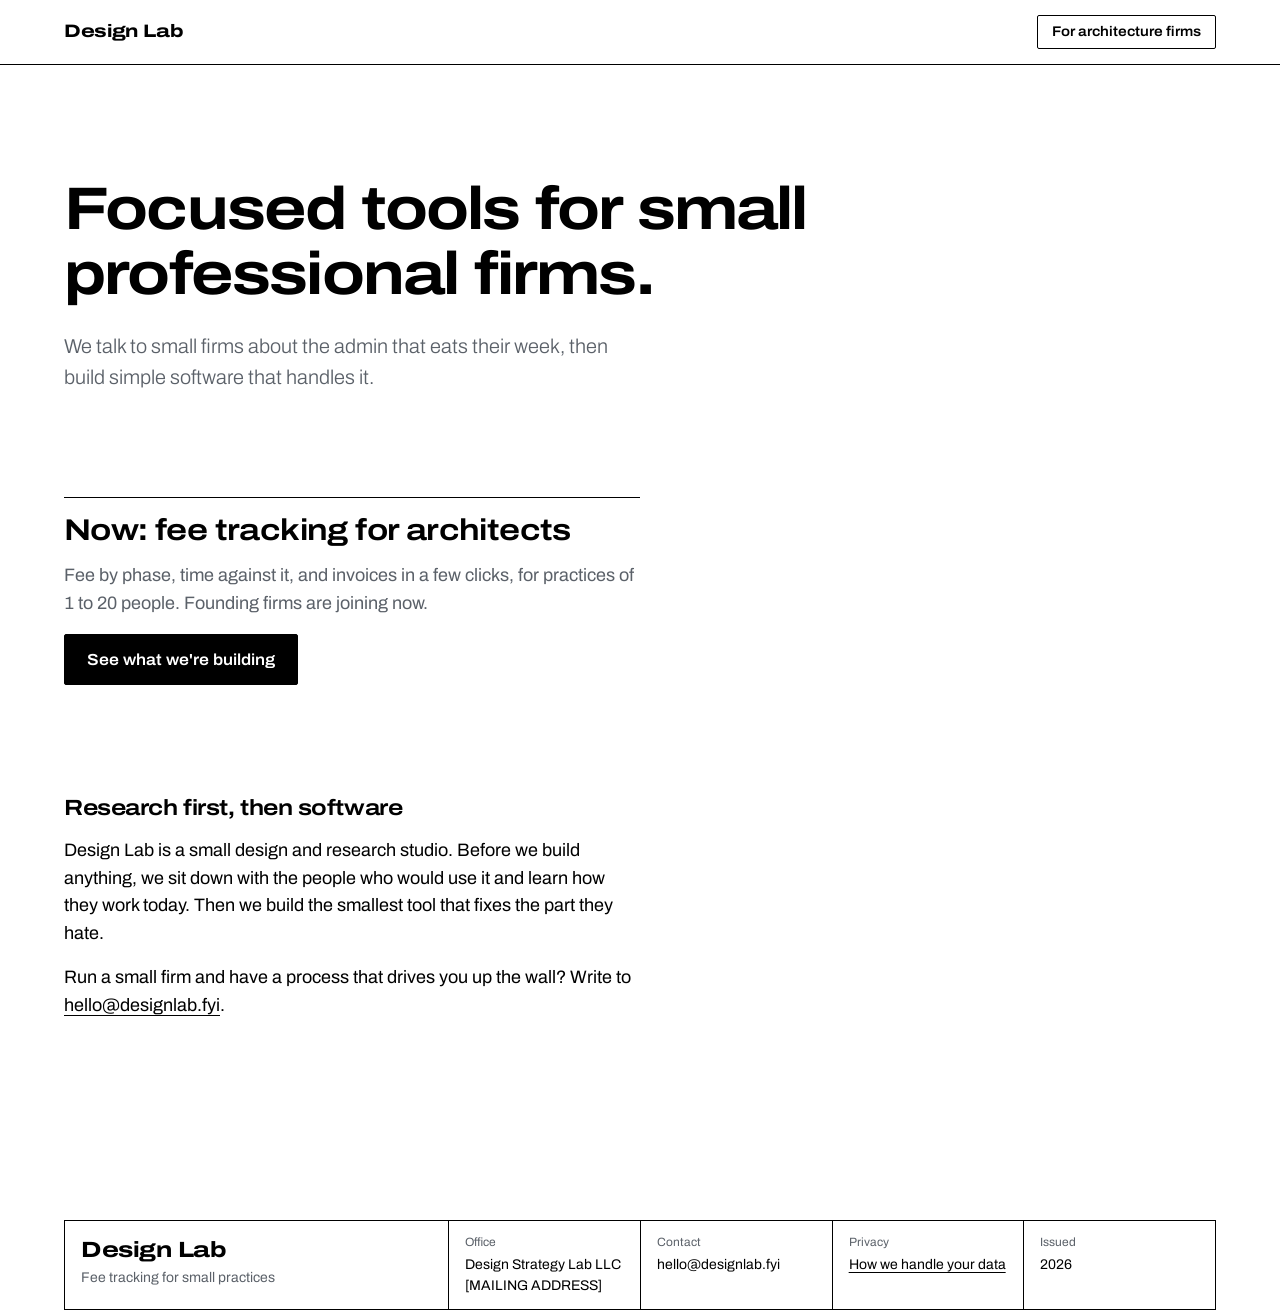
==== designlab_html/index.html @ 6713ed94 "Rev 2: drawing-set visual direction Drops the generic look (cream background, serif display, all-cap" ====
<!DOCTYPE html>
<html lang="en">
<head>
  <meta charset="utf-8" />
  <meta name="viewport" content="width=device-width, initial-scale=1" />
  <title>Design Lab | Focused tools for small professional firms</title>
  <meta name="description" content="Design Lab builds focused software for small professional firms. Right now we are working with small architecture practices." />
  <link rel="canonical" href="https://designlab.fyi/" />

  <meta property="og:type" content="website" />
  <meta property="og:site_name" content="Design Lab" />
  <meta property="og:url" content="https://designlab.fyi/" />
  <meta property="og:title" content="Design Lab: focused tools for small professional firms" />
  <meta property="og:description" content="We talk to small firms about the admin that eats their week, then build simple software that handles it." />
  <meta property="og:image" content="https://designlab.fyi/assets/img/og-architecture.png" />
  <meta property="og:image:width" content="1200" />
  <meta property="og:image:height" content="630" />
  <meta name="twitter:card" content="summary_large_image" />

  <link rel="icon" href="assets/favicon.svg" type="image/svg+xml" />
  <link rel="icon" href="assets/favicon-32.png" sizes="32x32" type="image/png" />
  <link rel="apple-touch-icon" href="assets/favicon-180.png" />
  <link rel="preload" href="assets/fonts/archivo-variable.woff2" as="font" type="font/woff2" crossorigin />
  <link href="css/styles.css" rel="stylesheet" />
  <link href="css/site.css" rel="stylesheet" />
</head>
<body>
  <a class="visually-hidden-focusable" href="#main">Skip to content</a>

  <header class="site-header">
    <div class="wrap">
      <a class="wordmark" href="/">Design Lab</a>
      <a class="btn btn-outline btn-sm" href="/architecture/">For architecture firms</a>
    </div>
  </header>

  <main id="main">
    <section class="hero">
      <div class="wrap">
        <h1>Focused tools for small professional firms.</h1>
        <p class="lead">We talk to small firms about the admin that eats their week, then build simple software that handles it.</p>
      </div>
    </section>

    <section class="block block-flush-top">
      <div class="wrap">
        <div class="now">
          <h2>Now: fee tracking for architects</h2>
          <p class="pencil">Fee by phase, time against it, and invoices in a few clicks, for practices of 1 to 20 people. Founding firms are joining now.</p>
          <a class="btn btn-primary btn-block" href="/architecture/">See what we're building</a>
        </div>
      </div>
    </section>

    <section class="block block-flush-top">
      <div class="wrap">
        <div class="prose">
          <h2>Research first, then software</h2>
          <p>Design Lab is a small design and research studio. Before we build anything, we sit down with the people who would use it and learn how they work today. Then we build the smallest tool that fixes the part they hate.</p>
          <p>Run a small firm and have a process that drives you up the wall? Write to <a href="mailto:hello@designlab.fyi">hello@designlab.fyi</a>.</p>
        </div>
      </div>
    </section>
  </main>

  <footer class="wrap">
    <div class="title-block">
      <div class="tb-name"><span class="wordmark">Design Lab</span><br><span class="pencil">Fee tracking for small practices</span></div>
      <!-- TODO: Rosso. Add the mailing address. -->
      <div><small>Office</small>Design Strategy Lab LLC<br>[MAILING ADDRESS]</div>
      <div><small>Contact</small>hello@designlab.fyi</div>
      <div><small>Privacy</small><a href="/privacy/">How we handle your data</a></div>
      <div><small>Issued</small>2026</div>
    </div>
  </footer>
</body>
</html>
---- designlab_html/css/site.css ----
/* ==========================================================================
   Design Lab site styles, v0.2 "Drawing set"
   Loaded after css/styles.css (old Bootstrap theme). Everything new lives
   here. Rule: use the tokens below, never raw values in pages.
   See BRAND.md at the repo root and /styleguide/ for the living reference.
   ========================================================================== */

/* ---------- Font (self-hosted, SIL OFL, see assets/fonts/OFL-LICENSE.txt) ----------
   Archivo variable: weight 100-900, width 62-125. One family, two widths:
   expanded for headlines, normal for reading. */
@font-face {
  font-family: "Archivo";
  font-style: normal;
  font-weight: 100 900;
  font-stretch: 62% 125%;
  font-display: swap;
  src: url("../assets/fonts/archivo-variable.woff2") format("woff2-variations"),
       url("../assets/fonts/archivo-variable.woff2") format("woff2");
}

/* ---------- Tokens ---------- */
:root {
  /* Color: a drawing set. Black linework on white, red only for markup. */
  --paper: #FFFFFF;      /* page */
  --ink: #000000;        /* text, linework, buttons (21:1) */
  --pencil: #5B6169;     /* secondary text, captions (6.3:1) */
  --line-light: #D4D4D4; /* minor rules, empty bars */
  --trace: #FFF6C2;      /* trace paper: the founding offer */
  --redline: #C8201A;    /* over budget and markup only (5.7:1) */

  /* Type */
  --font: "Archivo", "Helvetica Neue", Arial, sans-serif;
  --wide: 118%;          /* headline width */
  --text-xs: 0.875rem;   /* 14 */
  --text-sm: 1rem;       /* 16 */
  --text-md: 1.125rem;   /* 18 */
  --text-lg: 1.375rem;   /* 22 */
  --text-xl: 1.875rem;   /* 30 */
  --text-2xl: 2.5rem;    /* 40 */
  --text-3xl: 3.75rem;   /* 60 */

  /* Space (4px base) */
  --space-1: 4px;
  --space-2: 8px;
  --space-3: 12px;
  --space-4: 16px;
  --space-5: 24px;
  --space-6: 32px;
  --space-7: 48px;
  --space-8: 72px;
  --space-9: 112px;

  /* Shape */
  --radius: 2px;
  --line: 1px solid var(--ink);
  --hatch: repeating-linear-gradient(-45deg, var(--ink) 0 1px, transparent 1px 7px);
  --hatch-red: repeating-linear-gradient(-45deg, var(--redline) 0 1.5px, transparent 1.5px 6px);

  /* Layout */
  --measure: 36rem;
  --page-max: 76rem;

  /* Bootstrap bridges */
  --bs-body-font-family: var(--font);
  --bs-body-color: var(--ink);
  --bs-body-bg: var(--paper);
}

/* ---------- Base ---------- */
body {
  font-family: var(--font);
  font-size: var(--text-md);
  font-weight: 400;
  font-stretch: 100%;
  line-height: 1.55;
  color: var(--ink);
  background: var(--paper);
  -webkit-font-smoothing: antialiased;
  font-variant-numeric: tabular-nums;
}

h1, h2, h3, h4 {
  font-family: var(--font);
  color: var(--ink);
  font-stretch: var(--wide);
  font-weight: 650;
  line-height: 1.08;
  letter-spacing: -0.02em;
  margin: 0 0 var(--space-4);
}
h1 { font-size: var(--text-2xl); font-weight: 700; letter-spacing: -0.03em; margin-bottom: var(--space-5); }
h2 { font-size: var(--text-xl); }
h3 { font-size: var(--text-lg); line-height: 1.2; }
h4 { font-size: var(--text-md); line-height: 1.3; }
@media (min-width: 768px) {
  h1 { font-size: var(--text-3xl); }
  h2 { font-size: var(--text-2xl); }
}

p { margin: 0 0 var(--space-4); }
strong, b { font-weight: 650; }
code { font-family: inherit; color: var(--pencil); }

a { color: var(--ink); text-decoration: underline; text-underline-offset: 0.2em; text-decoration-thickness: 1px; }
a:hover { color: var(--ink); text-decoration-thickness: 2px; }

:focus-visible { outline: 2px solid var(--ink); outline-offset: 3px; }
.btn:focus, .btn:focus-visible { box-shadow: none; }
::selection { background: var(--trace); color: var(--ink); }

@media (prefers-reduced-motion: reduce) { *, *::before, *::after { transition: none !important; animation: none !important; } }

/* ---------- Utilities ---------- */
.pencil { color: var(--pencil); }
.small-text { font-size: var(--text-xs); }
.measure { max-width: var(--measure); }

/* ---------- Layout ---------- */
.wrap { width: 100%; max-width: var(--page-max); margin: 0 auto; padding: 0 var(--space-4); }
@media (min-width: 768px) { .wrap { padding: 0 var(--space-6); } }

.block { padding: var(--space-8) 0; }
@media (min-width: 768px) { .block { padding: var(--space-9) 0; } }
.block-flush-top { padding-top: 0; }

/* ---------- Header ---------- */
.site-header { border-bottom: var(--line); background: var(--paper); }
.site-header .wrap { display: flex; align-items: center; justify-content: space-between; min-height: 64px; gap: var(--space-4); }
.wordmark {
  font-stretch: 125%;
  font-weight: 750;
  font-size: var(--text-md);
  letter-spacing: -0.02em;
  color: var(--ink);
  text-decoration: none;
}
.wordmark:hover { color: var(--ink); text-decoration: none; }

/* ---------- Buttons ---------- */
.btn {
  display: inline-flex; align-items: center; justify-content: center;
  font-family: var(--font);
  font-size: var(--text-sm);
  font-weight: 600;
  font-stretch: 108%;
  letter-spacing: 0;
  line-height: 1.2;
  text-transform: none;
  text-decoration: none;
  padding: 15px 22px;
  border-radius: var(--radius);
  border: var(--line);
  cursor: pointer;
}
.btn-primary { background: var(--ink); color: var(--paper); border-color: var(--ink); }
.btn-primary:hover, .btn-primary:focus, .btn-primary:active { background: #2B2B2B; border-color: #2B2B2B; color: var(--paper); text-decoration: none; }
.btn-outline { background: var(--paper); color: var(--ink); }
.btn-outline:hover, .btn-outline:focus { background: var(--trace); color: var(--ink); text-decoration: none; }
.btn-sm { padding: 8px 14px; font-size: var(--text-xs); }
.btn-block { width: 100%; }
@media (min-width: 576px) { .btn-block { width: auto; } }

.cta { display: flex; flex-wrap: wrap; align-items: center; gap: var(--space-3) var(--space-5); }
.cta p { margin: 0; font-size: var(--text-xs); color: var(--pencil); }

/* ---------- Hero ---------- */
.hero { padding: var(--space-8) 0 var(--space-7); }
@media (min-width: 768px) { .hero { padding: var(--space-9) 0 var(--space-8); } }
.hero h1 { max-width: 13em; }
.hero .lead { max-width: var(--measure); color: var(--pencil); margin-bottom: var(--space-6); }
.for-whom { font-size: var(--text-sm); color: var(--pencil); margin-bottom: var(--space-4); }

/* ---------- Fee drawing (the one bold element) ----------
   A project's fee drawn like a dimensioned wall: one segment per phase,
   width proportional to its fee. Hatching = fee used. Redline = over. */
.drawing { margin: 0; }
.fee-run { display: flex; flex-direction: column; gap: var(--space-5); }
.phase { position: relative; }

.dim {
  position: relative;
  display: flex; justify-content: center;
  font-size: var(--text-xs);
  margin-bottom: var(--space-2);
  padding: 0 var(--space-1);
}
.dim::before {             /* dimension line with end ticks */
  content: "";
  position: absolute; left: 0; right: 0; top: 50%;
  border-top: var(--line);
}
.dim::after {
  content: "";
  position: absolute; left: 0; right: 0; top: calc(50% - 6px); height: 12px;
  border-left: var(--line); border-right: var(--line);
}
.dim span { position: relative; z-index: 1; background: var(--paper); padding: 0 var(--space-2); }

.bar { position: relative; height: 44px; border: var(--line); background: var(--paper); }
.bar .used { position: absolute; inset: 0 auto 0 0; background: var(--hatch); border-right: var(--line); }
.bar .used.full { border-right: 0; }
.bar .over {
  position: absolute; top: -1px; bottom: -1px; left: 100%;
  border: 1px solid var(--redline); border-left: 0;
  background: var(--hatch-red);
  z-index: 2;
}

.phase-label { display: flex; justify-content: space-between; gap: var(--space-2); margin-top: var(--space-2); font-size: var(--text-xs); }
.phase-label b { font-stretch: 112%; font-size: var(--text-sm); }
.phase-label span { color: var(--pencil); }

.cloud {
  position: absolute; z-index: 3;
  pointer-events: none;
  color: var(--redline);
}
.cloud svg { display: block; width: 100%; height: 100%; overflow: visible; }
.cloud svg path { fill: none; stroke: currentColor; stroke-width: 1.5; vector-effect: non-scaling-stroke; }
.markup { color: var(--redline); font-weight: 600; font-size: var(--text-xs); }

/* Phone: phases stacked. The DD fee is drawn short so the overrun has room on its right. */
.phase-dd .bar, .phase-dd .dim { margin-right: 12%; }
.phase-dd .cloud { right: -8px; width: calc(12% + 24px); top: calc(var(--text-xs) * 1.55 + var(--space-2) - 9px); height: 62px; }
.phase-dd .markup { display: block; text-align: right; margin-top: var(--space-2); }

@media (min-width: 820px) {
  .fee-run { flex-direction: row; gap: 0; }
  .phase { flex: var(--share) 1 0; min-width: 0; }
  .phase + .phase .bar { border-left: 0; }
  .phase-dd .bar, .phase-dd .dim { margin-right: 0; }
  .phase-dd .cloud { right: auto; left: calc(100% - 12px); width: calc(12% + 24px); }
  .phase-dd .markup { position: absolute; left: calc(100% + var(--space-2)); top: calc(100% + var(--space-2)); white-space: nowrap; text-align: left; margin: 0; z-index: 3; background: var(--paper); padding-right: var(--space-2); }
  .phase-label { display: block; padding-right: var(--space-2); }
  .phase-label b, .phase-label span { display: block; }
  .phase-bid .phase-label span { display: none; }
}

.drawing-title {
  display: flex; flex-wrap: wrap; justify-content: space-between; gap: var(--space-2) var(--space-6);
  margin-top: var(--space-7);
  padding-top: var(--space-3);
  border-top: var(--line);
  font-size: var(--text-xs);
}
.drawing-title b { font-stretch: 112%; font-size: var(--text-sm); }
.legend { display: flex; flex-wrap: wrap; gap: var(--space-2) var(--space-5); color: var(--pencil); margin: 0; padding: 0; list-style: none; }
.legend li { display: flex; align-items: center; gap: var(--space-2); }
.legend i { display: inline-block; width: 22px; height: 12px; border: var(--line); }
.legend .k-used { background: var(--hatch); }
.legend .k-over { background: var(--hatch-red); border-color: var(--redline); }

/* ---------- Problems ---------- */
.problems { display: grid; gap: var(--space-6); margin: var(--space-6) 0 0; padding: 0; list-style: none; }
@media (min-width: 820px) { .problems { grid-template-columns: repeat(3, 1fr); gap: var(--space-6); } }
.problems li { border-top: var(--line); padding-top: var(--space-4); }
.problems h3 { font-size: var(--text-lg); margin-bottom: var(--space-2); }
.problems p { color: var(--pencil); margin: 0; }

/* ---------- Founding ---------- */
.founding { display: grid; gap: var(--space-7); }
@media (min-width: 900px) { .founding { grid-template-columns: 1.1fr 1fr; gap: var(--space-8); align-items: start; } }
.steps { list-style: none; counter-reset: step; margin: var(--space-6) 0 0; padding: 0; display: grid; gap: var(--space-5); }
.steps li { counter-increment: step; display: grid; grid-template-columns: 2.25rem 1fr; gap: var(--space-3); }
.steps li::before {
  content: counter(step);
  font-stretch: 125%; font-weight: 750; font-size: var(--text-xl); line-height: 1;
}
.steps b { display: block; font-stretch: 108%; }
.steps span { color: var(--pencil); }

.trace {
  background: var(--trace);
  border-radius: var(--radius);
  padding: var(--space-6) var(--space-5);
}
@media (min-width: 768px) { .trace { padding: var(--space-7) var(--space-6); } }
.trace h2 { margin-bottom: var(--space-5); }
.terms { list-style: none; margin: 0 0 var(--space-6); padding: 0; }
.terms li { padding: var(--space-3) 0; border-top: 1px solid rgba(0, 0, 0, 0.18); }
.terms li:last-child { border-bottom: 1px solid rgba(0, 0, 0, 0.18); }
.trace .cta p { color: #4A4A3A; }

/* ---------- Founder ---------- */
.founder { display: grid; grid-template-columns: 88px 1fr; gap: var(--space-5); max-width: 44rem; }
@media (min-width: 768px) { .founder { grid-template-columns: 120px 1fr; gap: var(--space-6); } }
.founder img { width: 100%; aspect-ratio: 1; object-fit: cover; background: var(--line-light); filter: grayscale(1); }
.founder h2 { font-size: var(--text-lg); margin-bottom: var(--space-3); }
.founder p { color: var(--ink); }

/* ---------- Prose ---------- */
.prose { max-width: var(--measure); }
.prose h2 { font-size: var(--text-lg); margin-top: var(--space-7); }
.prose > :first-child { margin-top: 0; }
.prose ul { padding-left: 1.2rem; margin: 0 0 var(--space-4); }
.prose li { margin-bottom: var(--space-2); }

/* ---------- Title block footer ---------- */
.title-block {
  margin: var(--space-8) 0 var(--space-6);
  border: var(--line);
  display: grid;
  grid-template-columns: 1fr 1fr;
  font-size: var(--text-xs);
}
/* Phone: name spans the top row, then a 2 x 2 grid of cells. */
.title-block > div { padding: var(--space-3) var(--space-4); border-top: var(--line); }
.title-block > .tb-name { grid-column: 1 / -1; border-top: 0; }
.title-block > div:nth-child(odd):not(.tb-name) { border-left: var(--line); }
.title-block small { display: block; color: var(--pencil); font-size: 0.75rem; margin-bottom: 2px; }
.title-block .wordmark { font-size: var(--text-lg); }
.title-block a { color: var(--ink); }
@media (min-width: 820px) {
  .title-block { grid-template-columns: 2fr repeat(4, 1fr); }
  .title-block > div,
  .title-block > div:nth-child(odd):not(.tb-name) { border-top: 0; border-left: var(--line); }
  .title-block > .tb-name { grid-column: auto; border-left: 0; }
}

/* ---------- Homepage link ---------- */
.now { border-top: var(--line); padding-top: var(--space-4); max-width: var(--measure); }
.now h2 { font-size: var(--text-xl); }
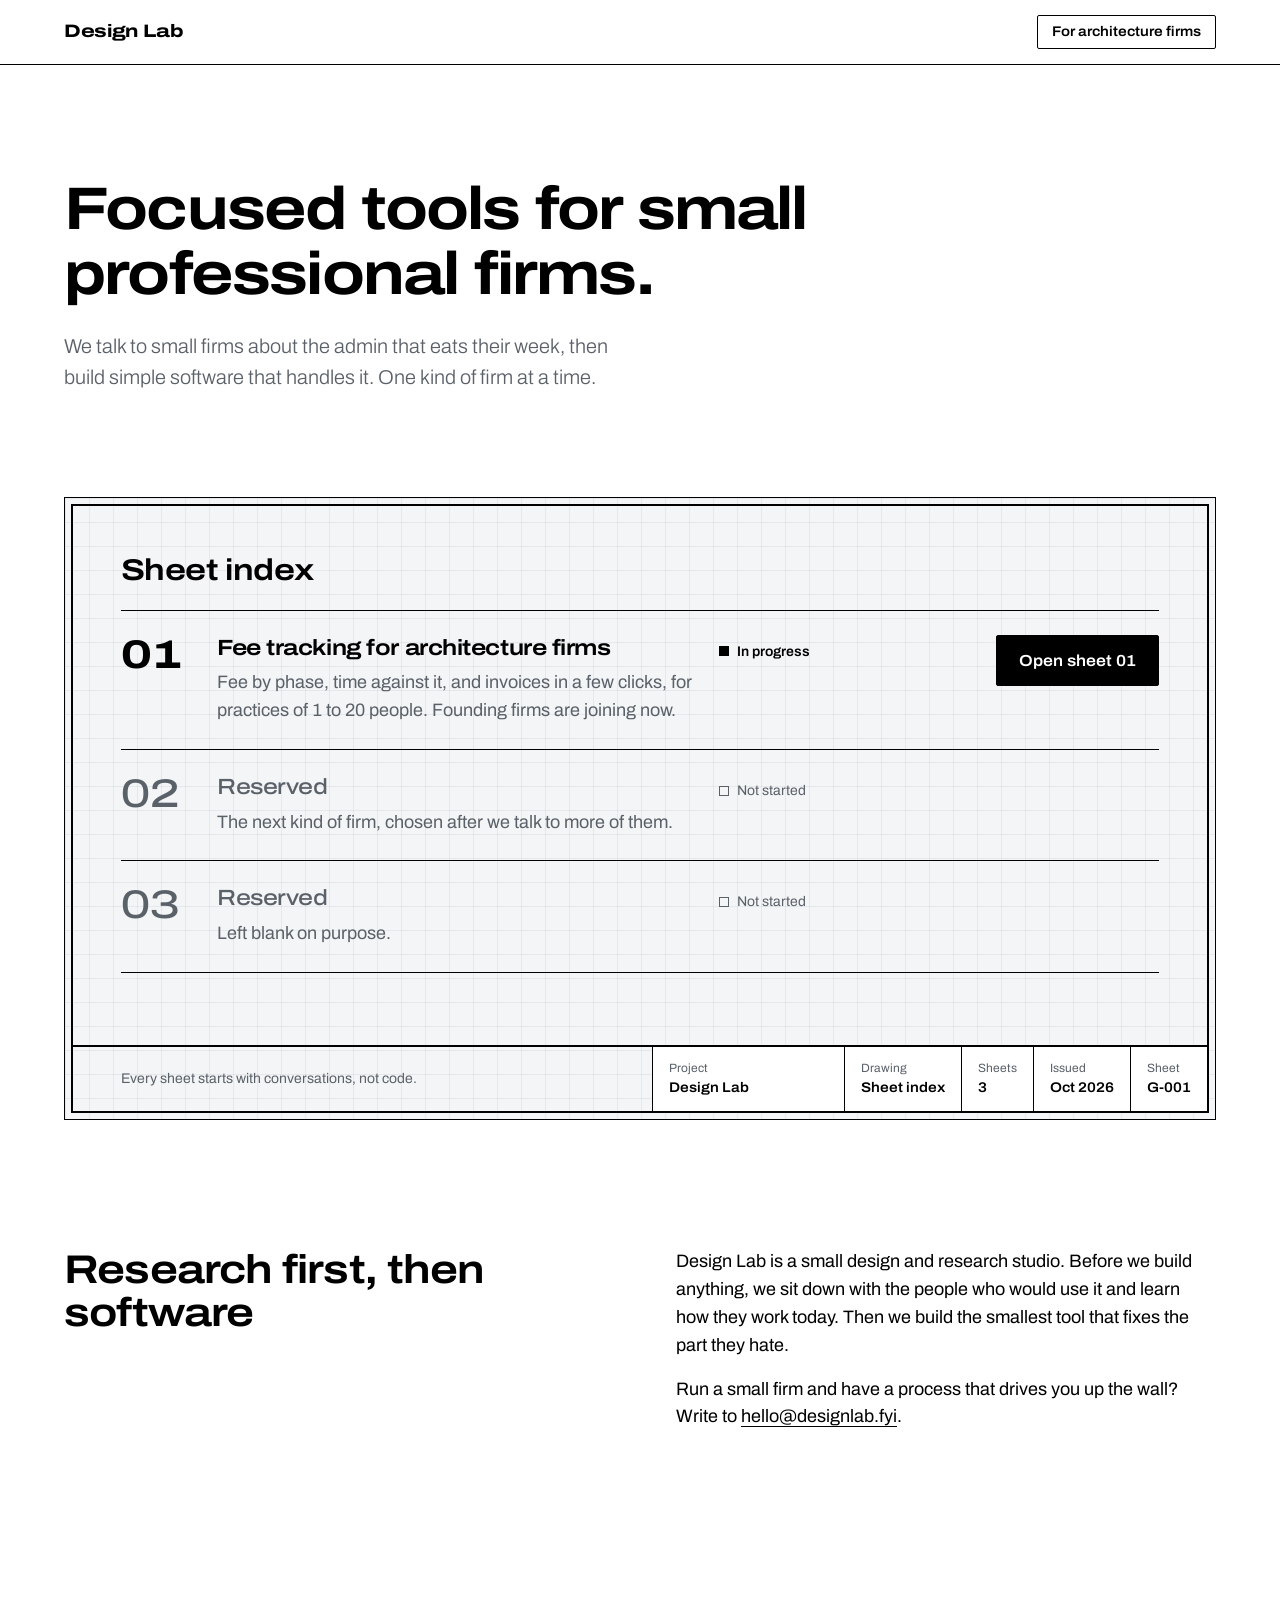
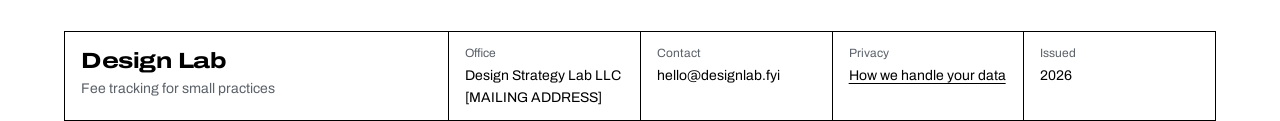
==== commit ed8ca215: "Homepage: sheet index Turns the homepage into a drawing-set sheet index: sheet 01 (architecture fees" ====
--- a/designlab_html/index.html
+++ b/designlab_html/index.html
@@ -38,26 +38,65 @@
     <section class="hero">
       <div class="wrap">
         <h1>Focused tools for small professional firms.</h1>
-        <p class="lead">We talk to small firms about the admin that eats their week, then build simple software that handles it.</p>
+        <p class="lead">We talk to small firms about the admin that eats their week, then build simple software that handles it. One kind of firm at a time.</p>
+      </div>
+    </section>
+
+    <section class="block block-flush-top" aria-labelledby="index-title">
+      <div class="wrap">
+        <figure class="sheet sheet-index">
+          <div class="sheet-frame">
+            <h2 id="index-title" class="index-title">Sheet index</h2>
+            <ol class="index">
+              <li class="index-row is-active">
+                <span class="index-no">01</span>
+                <div class="index-body">
+                  <h3><a href="/architecture/">Fee tracking for architecture firms</a></h3>
+                  <p>Fee by phase, time against it, and invoices in a few clicks, for practices of 1 to 20 people. Founding firms are joining now.</p>
+                </div>
+                <span class="index-status"><i class="dot"></i>In progress</span>
+                <a class="btn btn-primary index-cta" href="/architecture/">Open sheet 01</a>
+              </li>
+              <li class="index-row is-reserved">
+                <span class="index-no">02</span>
+                <div class="index-body">
+                  <h3>Reserved</h3>
+                  <p>The next kind of firm, chosen after we talk to more of them.</p>
+                </div>
+                <span class="index-status"><i class="dot"></i>Not started</span>
+              </li>
+              <li class="index-row is-reserved">
+                <span class="index-no">03</span>
+                <div class="index-body">
+                  <h3>Reserved</h3>
+                  <p>Left blank on purpose.</p>
+                </div>
+                <span class="index-status"><i class="dot"></i>Not started</span>
+              </li>
+            </ol>
+            <div class="sheet-foot">
+              <p class="legend">Every sheet starts with conversations, not code.</p>
+              <dl class="sheet-tb">
+                <div class="tb-project"><dt>Project</dt><dd>Design Lab</dd></div>
+                <div><dt>Drawing</dt><dd>Sheet index</dd></div>
+                <div><dt>Sheets</dt><dd>3</dd></div>
+                <div><dt>Issued</dt><dd>Oct 2026</dd></div>
+                <div><dt>Sheet</dt><dd>G-001</dd></div>
+              </dl>
+            </div>
+          </div>
+        </figure>
       </div>
     </section>
 
     <section class="block block-flush-top">
       <div class="wrap">
-        <div class="now">
-          <h2>Now: fee tracking for architects</h2>
-          <p class="pencil">Fee by phase, time against it, and invoices in a few clicks, for practices of 1 to 20 people. Founding firms are joining now.</p>
-          <a class="btn btn-primary btn-block" href="/architecture/">See what we're building</a>
-        </div>
-      </div>
-    </section>
-
-    <section class="block block-flush-top">
-      <div class="wrap">
-        <div class="prose">
+        <div class="split">
           <h2>Research first, then software</h2>
-          <p>Design Lab is a small design and research studio. Before we build anything, we sit down with the people who would use it and learn how they work today. Then we build the smallest tool that fixes the part they hate.</p>
-          <p>Run a small firm and have a process that drives you up the wall? Write to <a href="mailto:hello@designlab.fyi">hello@designlab.fyi</a>.</p>
+          <div class="prose">
+            <p>Design Lab is a small design and research studio. Before we build anything, we sit down with the people who would use it and learn how they work today. Then we build the smallest tool that fixes the part they hate.</p>
+            <p>Run a small firm and have a process that drives you up the wall? Write to <a href="mailto:hello@designlab.fyi">hello@designlab.fyi</a>.</p>
+          </div>
         </div>
       </div>
     </section>
--- a/designlab_html/css/site.css
+++ b/designlab_html/css/site.css
@@ -236,19 +236,66 @@
   .phase-bid .phase-label span { display: none; }
 }
 
-.drawing-title {
-  display: flex; flex-wrap: wrap; justify-content: space-between; gap: var(--space-2) var(--space-6);
-  margin-top: var(--space-7);
-  padding-top: var(--space-3);
-  border-top: var(--line);
-  font-size: var(--text-xs);
-}
-.drawing-title b { font-stretch: 112%; font-size: var(--text-sm); }
-.legend { display: flex; flex-wrap: wrap; gap: var(--space-2) var(--space-5); color: var(--pencil); margin: 0; padding: 0; list-style: none; }
+/* The drawing sheet: a separate object from the web page.
+   Grid paper, a double-line sheet border, and its own title block. */
+.sheet {
+  --sheet: #F3F5F6;
+  background-color: var(--sheet);
+  background-image:
+    linear-gradient(rgba(40, 70, 100, 0.07) 1px, transparent 1px),
+    linear-gradient(90deg, rgba(40, 70, 100, 0.07) 1px, transparent 1px);
+  background-size: 24px 24px;
+  border: var(--line);
+  padding: 6px;
+}
+.sheet-frame {
+  border: 2px solid var(--ink);
+  padding: var(--space-6) var(--space-4) 0;
+}
+@media (min-width: 768px) { .sheet-frame { padding: var(--space-7) var(--space-7) 0; } }
+.sheet .dim span, .sheet .markup { background: var(--sheet); }
+.sheet .bar { background: var(--paper); }
+
+.sheet-foot {
+  display: flex; flex-wrap: wrap; align-items: flex-end; justify-content: space-between;
+  gap: var(--space-5);
+  gap: 0;
+  margin: var(--space-7) calc(-1 * var(--space-4)) 0;
+  border-top: 2px solid var(--ink);
+}
+@media (min-width: 768px) { .sheet-foot { margin: var(--space-8) calc(-1 * var(--space-7)) 0; } }
+.legend { display: flex; flex-wrap: wrap; gap: var(--space-2) var(--space-5); color: var(--pencil); margin: 0; padding: var(--space-4); list-style: none; font-size: var(--text-xs); }
+@media (min-width: 768px) { .legend { padding: var(--space-4) var(--space-7); } }
 .legend li { display: flex; align-items: center; gap: var(--space-2); }
-.legend i { display: inline-block; width: 22px; height: 12px; border: var(--line); }
+.legend i { display: inline-block; width: 22px; height: 12px; border: var(--line); background: var(--paper); }
 .legend .k-used { background: var(--hatch); }
 .legend .k-over { background: var(--hatch-red); border-color: var(--redline); }
+.sheet-foot .legend { align-self: center; }
+
+.sheet-tb {
+  display: grid; grid-template-columns: 1fr 1fr;
+  margin: 0; width: 100%;
+  border-top: var(--line);
+  background: var(--paper);
+  font-size: var(--text-xs);
+}
+.sheet-tb > div { padding: var(--space-2) var(--space-3); border-left: var(--line); border-top: var(--line); }
+.sheet-tb > div:nth-child(2n+1):not(.tb-project) { border-left: 0; }
+.sheet-tb .tb-project { grid-column: 1 / -1; border-left: 0; border-top: 0; }
+.sheet-tb dt { font-weight: 400; color: var(--pencil); font-size: 0.75rem; }
+.sheet-tb dd { margin: 0; font-weight: 600; font-stretch: 108%; }
+@media (min-width: 820px) {
+  .sheet-tb { width: auto; grid-template-columns: auto repeat(4, auto); border-top: 0; align-self: stretch; }
+  .sheet-tb > div, .sheet-tb > div:nth-child(2n+1):not(.tb-project) { border-top: 0; border-left: var(--line); }
+  .sheet-tb .tb-project { grid-column: auto; border-left: var(--line); min-width: 12rem; }
+  .sheet-tb > div { padding: var(--space-3) var(--space-4); }
+}
+
+.concept-note {
+  margin: var(--space-3) 0 0;
+  font-size: var(--text-sm);
+  color: var(--pencil);
+}
 
 /* ---------- Problems ---------- */
 .problems { display: grid; gap: var(--space-6); margin: var(--space-6) 0 0; padding: 0; list-style: none; }
@@ -317,6 +364,41 @@
   .title-block > .tb-name { grid-column: auto; border-left: 0; }
 }
 
+/* ---------- Sheet index (homepage) ---------- */
+.index-title { font-size: var(--text-xl); margin-bottom: var(--space-5); }
+.index { list-style: none; margin: 0; padding: 0; border-top: var(--line); }
+.index-row {
+  display: grid;
+  grid-template-columns: 3rem 1fr;
+  gap: var(--space-2) var(--space-4);
+  padding: var(--space-5) 0;
+  border-bottom: var(--line);
+}
+.index-no { font-stretch: 125%; font-weight: 750; font-size: var(--text-xl); line-height: 1; grid-row: span 3; }
+.index-body h3 { font-size: var(--text-lg); margin-bottom: var(--space-2); }
+.index-body h3 a { text-decoration: none; }
+.index-body h3 a:hover { text-decoration: underline; }
+.index-body p { margin: 0; color: var(--pencil); max-width: var(--measure); }
+.index-status { display: flex; align-items: center; gap: var(--space-2); font-size: var(--text-xs); font-weight: 600; }
+.index-status .dot { width: 10px; height: 10px; border: var(--line); background: var(--ink); flex: none; }
+.index-cta { justify-self: start; }
+.index-row.is-reserved { color: var(--pencil); }
+.index-row.is-reserved .index-no, .index-row.is-reserved h3 { color: var(--pencil); font-weight: 500; }
+.index-row.is-reserved .index-status { font-weight: 400; }
+.index-row.is-reserved .index-status .dot { background: transparent; border-color: var(--pencil); }
+.index-row.is-reserved .index-body p { color: var(--pencil); }
+@media (min-width: 900px) {
+  .index-row { grid-template-columns: 4.5rem minmax(0, 1fr) 15rem 11rem; align-items: start; gap: var(--space-5); }
+  .index-no { grid-row: auto; font-size: var(--text-2xl); }
+  .index-status { padding-top: 0.35rem; }
+  .index-cta { justify-self: end; }
+}
+.sheet-index .sheet-foot .legend { color: var(--pencil); }
+
+/* ---------- Split: heading left, text right ---------- */
+.split { display: grid; gap: var(--space-4); }
+@media (min-width: 900px) { .split { grid-template-columns: 1fr 1fr; gap: var(--space-8); } }
+
 /* ---------- Homepage link ---------- */
 .now { border-top: var(--line); padding-top: var(--space-4); max-width: var(--measure); }
 .now h2 { font-size: var(--text-xl); }
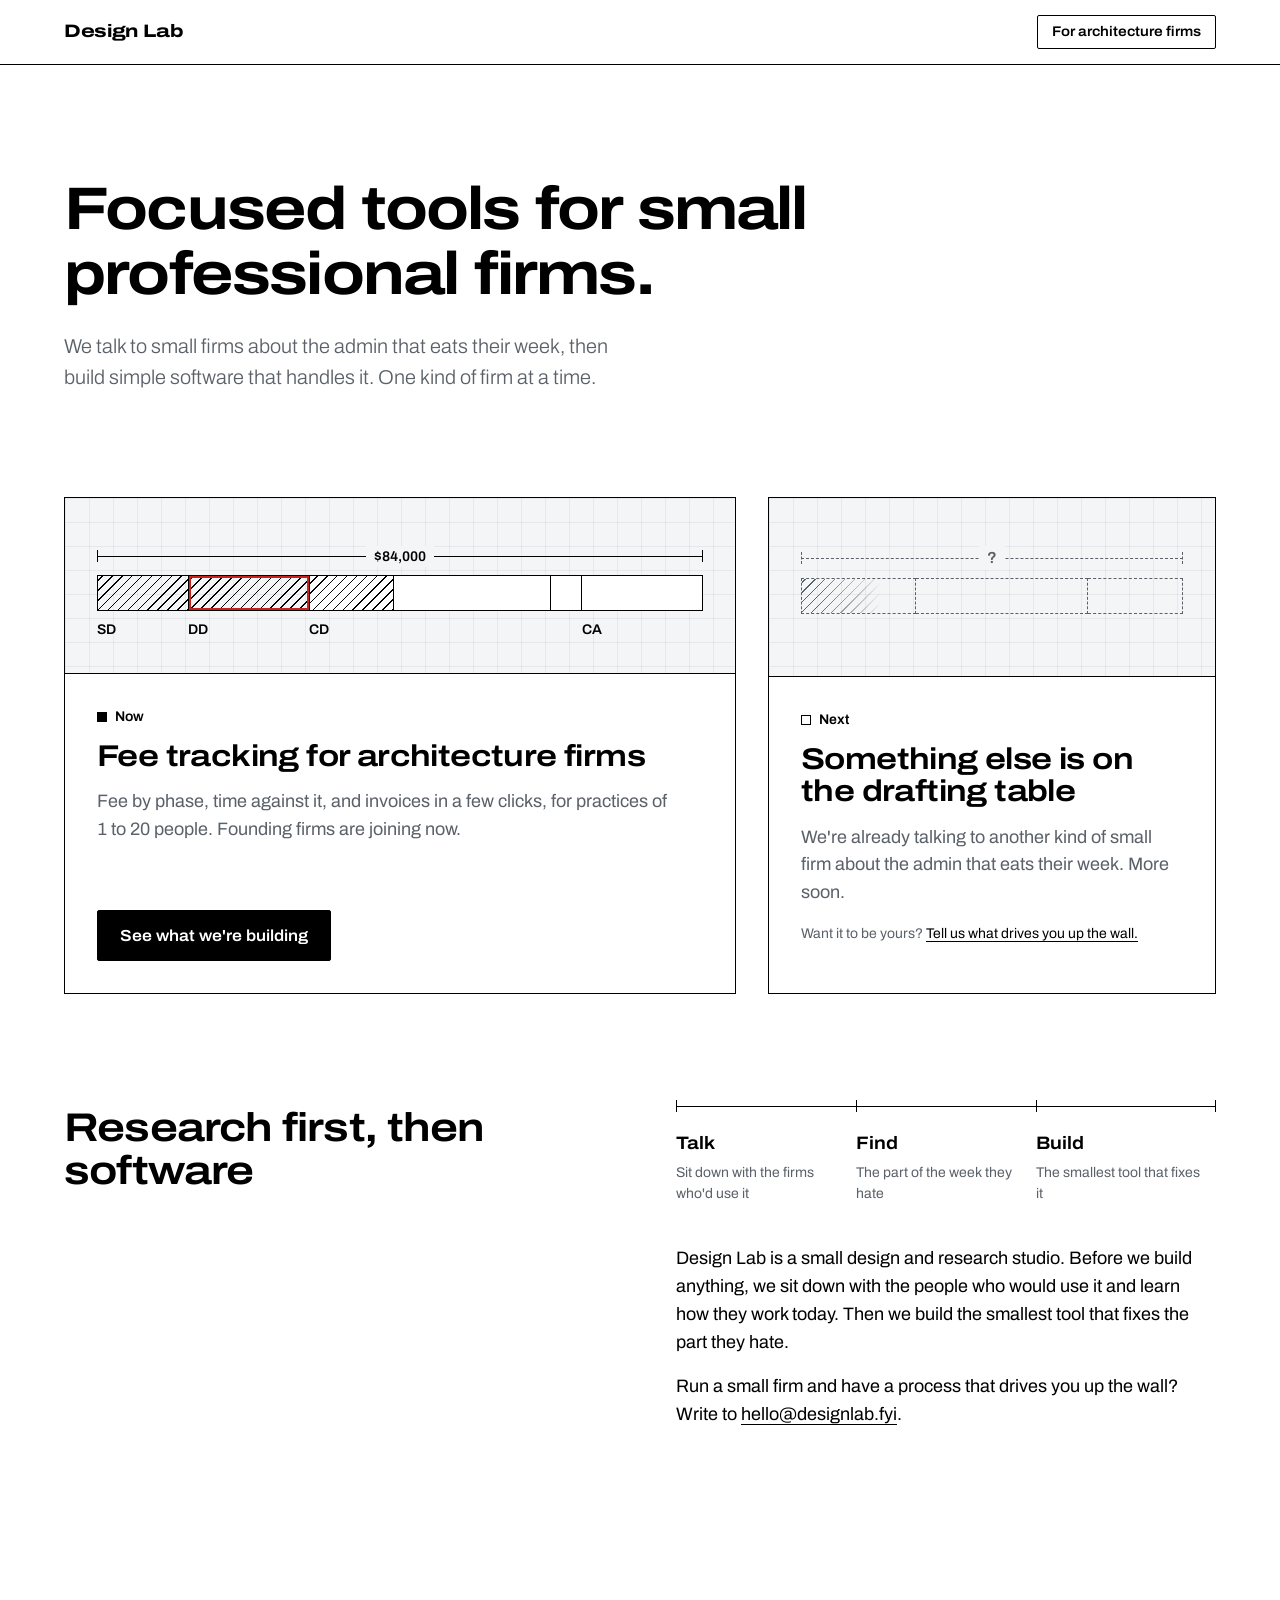
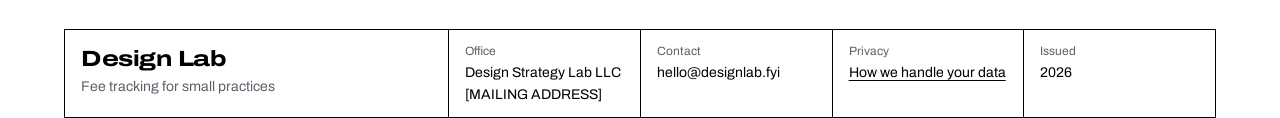
==== commit cd3ad8a2: "Homepage: now and next panels instead of sheet index Now: architecture fee tracking with a small fee" ====
--- a/designlab_html/index.html
+++ b/designlab_html/index.html
@@ -42,50 +42,50 @@
       </div>
     </section>
 
-    <section class="block block-flush-top" aria-labelledby="index-title">
+    <section class="block block-flush-top" aria-label="What we're working on">
       <div class="wrap">
-        <figure class="sheet sheet-index">
-          <div class="sheet-frame">
-            <h2 id="index-title" class="index-title">Sheet index</h2>
-            <ol class="index">
-              <li class="index-row is-active">
-                <span class="index-no">01</span>
-                <div class="index-body">
-                  <h3><a href="/architecture/">Fee tracking for architecture firms</a></h3>
-                  <p>Fee by phase, time against it, and invoices in a few clicks, for practices of 1 to 20 people. Founding firms are joining now.</p>
+        <div class="work">
+          <article class="work-item">
+            <div class="plate" aria-hidden="true">
+              <div class="mini-run">
+                <div class="mini-dim"><span>$84,000</span></div>
+                <div class="mini-bars">
+                  <span class="m-seg m-used" style="flex:15"></span>
+                  <span class="m-seg m-used m-over" style="flex:20"></span>
+                  <span class="m-seg" style="flex:40"><span class="m-fill" style="width:35%"></span></span>
+                  <span class="m-seg" style="flex:5"></span>
+                  <span class="m-seg" style="flex:20"></span>
                 </div>
-                <span class="index-status"><i class="dot"></i>In progress</span>
-                <a class="btn btn-primary index-cta" href="/architecture/">Open sheet 01</a>
-              </li>
-              <li class="index-row is-reserved">
-                <span class="index-no">02</span>
-                <div class="index-body">
-                  <h3>Reserved</h3>
-                  <p>The next kind of firm, chosen after we talk to more of them.</p>
+                <div class="mini-labels"><span style="flex:15">SD</span><span style="flex:20">DD</span><span style="flex:40">CD</span><span style="flex:5"></span><span style="flex:20">CA</span></div>
+              </div>
+            </div>
+            <div class="work-body">
+              <p class="work-status"><i class="dot"></i>Now</p>
+              <h2>Fee tracking for architecture firms</h2>
+              <p>Fee by phase, time against it, and invoices in a few clicks, for practices of 1 to 20 people. Founding firms are joining now.</p>
+              <a class="btn btn-primary btn-block" href="/architecture/">See what we're building</a>
+            </div>
+          </article>
+
+          <article class="work-item work-next">
+            <div class="plate plate-faint" aria-hidden="true">
+              <div class="mini-run">
+                <div class="mini-dim mini-dim-dashed"><span>?</span></div>
+                <div class="mini-bars">
+                  <span class="m-seg m-sketch" style="flex:30"><span class="m-start"></span></span>
+                  <span class="m-seg m-sketch" style="flex:45"></span>
+                  <span class="m-seg m-sketch" style="flex:25"></span>
                 </div>
-                <span class="index-status"><i class="dot"></i>Not started</span>
-              </li>
-              <li class="index-row is-reserved">
-                <span class="index-no">03</span>
-                <div class="index-body">
-                  <h3>Reserved</h3>
-                  <p>Left blank on purpose.</p>
-                </div>
-                <span class="index-status"><i class="dot"></i>Not started</span>
-              </li>
-            </ol>
-            <div class="sheet-foot">
-              <p class="legend">Every sheet starts with conversations, not code.</p>
-              <dl class="sheet-tb">
-                <div class="tb-project"><dt>Project</dt><dd>Design Lab</dd></div>
-                <div><dt>Drawing</dt><dd>Sheet index</dd></div>
-                <div><dt>Sheets</dt><dd>3</dd></div>
-                <div><dt>Issued</dt><dd>Oct 2026</dd></div>
-                <div><dt>Sheet</dt><dd>G-001</dd></div>
-              </dl>
+              </div>
             </div>
-          </div>
-        </figure>
+            <div class="work-body">
+              <p class="work-status"><i class="dot dot-open"></i>Next</p>
+              <h2>Something else is on the drafting table</h2>
+              <p>We're already talking to another kind of small firm about the admin that eats their week. More soon.</p>
+              <p class="small-text pencil">Want it to be yours? <a href="mailto:hello@designlab.fyi">Tell us what drives you up the wall.</a></p>
+            </div>
+          </article>
+        </div>
       </div>
     </section>
 
@@ -94,6 +94,11 @@
         <div class="split">
           <h2>Research first, then software</h2>
           <div class="prose">
+            <ol class="process" aria-label="How we work">
+              <li><b>Talk</b><span>Sit down with the firms who'd use it</span></li>
+              <li><b>Find</b><span>The part of the week they hate</span></li>
+              <li><b>Build</b><span>The smallest tool that fixes it</span></li>
+            </ol>
             <p>Design Lab is a small design and research studio. Before we build anything, we sit down with the people who would use it and learn how they work today. Then we build the smallest tool that fixes the part they hate.</p>
             <p>Run a small firm and have a process that drives you up the wall? Write to <a href="mailto:hello@designlab.fyi">hello@designlab.fyi</a>.</p>
           </div>
--- a/designlab_html/css/site.css
+++ b/designlab_html/css/site.css
@@ -364,36 +364,67 @@
   .title-block > .tb-name { grid-column: auto; border-left: 0; }
 }
 
-/* ---------- Sheet index (homepage) ---------- */
-.index-title { font-size: var(--text-xl); margin-bottom: var(--space-5); }
-.index { list-style: none; margin: 0; padding: 0; border-top: var(--line); }
-.index-row {
-  display: grid;
-  grid-template-columns: 3rem 1fr;
-  gap: var(--space-2) var(--space-4);
-  padding: var(--space-5) 0;
+/* ---------- Work (homepage): now and next ---------- */
+.work { display: grid; gap: var(--space-6); }
+@media (min-width: 900px) { .work { grid-template-columns: 3fr 2fr; gap: var(--space-6); align-items: stretch; } }
+.work-item { border: var(--line); display: flex; flex-direction: column; background: var(--paper); }
+.work-body { padding: var(--space-5); display: flex; flex-direction: column; align-items: flex-start; flex: 1; }
+@media (min-width: 768px) { .work-body { padding: var(--space-6); } }
+.work-body h2 { font-size: var(--text-xl); }
+.work-body > p { color: var(--pencil); max-width: var(--measure); }
+.work-body .btn { margin-top: auto; }
+.work-status { display: flex; align-items: center; gap: var(--space-2); font-size: var(--text-xs); font-weight: 600; color: var(--ink) !important; margin-bottom: var(--space-3); }
+.dot { display: inline-block; width: 10px; height: 10px; background: var(--ink); border: var(--line); flex: none; }
+.dot-open { background: transparent; }
+
+/* Graphic plate: grid paper strip holding a small drawing */
+.plate {
+  --sheet: #F3F5F6;
+  background-color: var(--sheet);
+  background-image:
+    linear-gradient(rgba(40, 70, 100, 0.07) 1px, transparent 1px),
+    linear-gradient(90deg, rgba(40, 70, 100, 0.07) 1px, transparent 1px);
+  background-size: 24px 24px;
   border-bottom: var(--line);
-}
-.index-no { font-stretch: 125%; font-weight: 750; font-size: var(--text-xl); line-height: 1; grid-row: span 3; }
-.index-body h3 { font-size: var(--text-lg); margin-bottom: var(--space-2); }
-.index-body h3 a { text-decoration: none; }
-.index-body h3 a:hover { text-decoration: underline; }
-.index-body p { margin: 0; color: var(--pencil); max-width: var(--measure); }
-.index-status { display: flex; align-items: center; gap: var(--space-2); font-size: var(--text-xs); font-weight: 600; }
-.index-status .dot { width: 10px; height: 10px; border: var(--line); background: var(--ink); flex: none; }
-.index-cta { justify-self: start; }
-.index-row.is-reserved { color: var(--pencil); }
-.index-row.is-reserved .index-no, .index-row.is-reserved h3 { color: var(--pencil); font-weight: 500; }
-.index-row.is-reserved .index-status { font-weight: 400; }
-.index-row.is-reserved .index-status .dot { background: transparent; border-color: var(--pencil); }
-.index-row.is-reserved .index-body p { color: var(--pencil); }
-@media (min-width: 900px) {
-  .index-row { grid-template-columns: 4.5rem minmax(0, 1fr) 15rem 11rem; align-items: start; gap: var(--space-5); }
-  .index-no { grid-row: auto; font-size: var(--text-2xl); }
-  .index-status { padding-top: 0.35rem; }
-  .index-cta { justify-self: end; }
-}
-.sheet-index .sheet-foot .legend { color: var(--pencil); }
+  padding: var(--space-7) var(--space-5) var(--space-6);
+  display: flex; align-items: center;
+  min-height: 11rem;
+}
+@media (min-width: 768px) { .plate { padding: var(--space-7) var(--space-6) var(--space-6); } }
+.mini-run { width: 100%; position: relative; }
+.mini-dim { position: relative; display: flex; justify-content: center; font-size: var(--text-xs); margin-bottom: var(--space-2); }
+.mini-dim::before { content: ""; position: absolute; left: 0; right: 0; top: 50%; border-top: var(--line); }
+.mini-dim::after { content: ""; position: absolute; left: 0; right: 0; top: calc(50% - 6px); height: 12px; border-left: var(--line); border-right: var(--line); }
+.mini-dim span { position: relative; z-index: 1; background: var(--sheet); padding: 0 var(--space-2); font-weight: 600; }
+.mini-bars { display: flex; height: 36px; }
+.m-seg { position: relative; border: var(--line); background: var(--paper); }
+.m-seg + .m-seg { border-left: 0; }
+.m-used { background: var(--hatch); }
+.m-over { box-shadow: inset 0 0 0 2px var(--redline); }
+.m-fill { position: absolute; inset: 0 auto 0 0; background: var(--hatch); border-right: var(--line); }
+.mini-labels { display: flex; margin-top: var(--space-2); font-size: var(--text-xs); font-weight: 600; }
+.mini-labels span { min-width: 0; }
+
+/* Next: construction lines, not yet inked */
+.plate-faint .mini-dim::before { border-top: 1px dashed var(--pencil); }
+.plate-faint .mini-dim::after { border-left: 1px dashed var(--pencil); border-right: 1px dashed var(--pencil); }
+.plate-faint .mini-dim span { color: var(--pencil); font-size: var(--text-sm); }
+.m-sketch { border: 1px dashed var(--pencil); background: transparent; }
+.m-sketch + .m-sketch { border-left: 0; }
+.m-start {
+  position: absolute; inset: 0 30% 0 0;
+  background: repeating-linear-gradient(-45deg, var(--pencil) 0 1px, transparent 1px 7px);
+  -webkit-mask-image: linear-gradient(90deg, #000 20%, transparent);
+  mask-image: linear-gradient(90deg, #000 20%, transparent);
+}
+
+/* Process line: three steps on a dimension string */
+.process { list-style: none; margin: 0 0 var(--space-6); padding: var(--space-5) 0 0; display: grid; grid-template-columns: repeat(3, 1fr); position: relative; }
+.process::before { content: ""; position: absolute; left: 0; right: 0; top: 0; border-top: var(--line); }
+.process li { position: relative; padding-right: var(--space-3); font-size: var(--text-xs); color: var(--pencil); }
+.process li::before { content: ""; position: absolute; left: 0; top: calc(-1 * var(--space-5) - 6px); height: 12px; border-left: var(--line); }
+.process li:last-child::after { content: ""; position: absolute; right: 0; top: calc(-1 * var(--space-5) - 6px); height: 12px; border-left: var(--line); }
+.process b { display: block; color: var(--ink); font-size: var(--text-md); font-stretch: 112%; margin-bottom: var(--space-1); }
 
 /* ---------- Split: heading left, text right ---------- */
 .split { display: grid; gap: var(--space-4); }
@@ -402,3 +433,4 @@
 /* ---------- Homepage link ---------- */
 .now { border-top: var(--line); padding-top: var(--space-4); max-width: var(--measure); }
 .now h2 { font-size: var(--text-xl); }
+.plate-faint .mini-run { margin-bottom: calc(var(--text-xs) * 1.55 + var(--space-2)); }
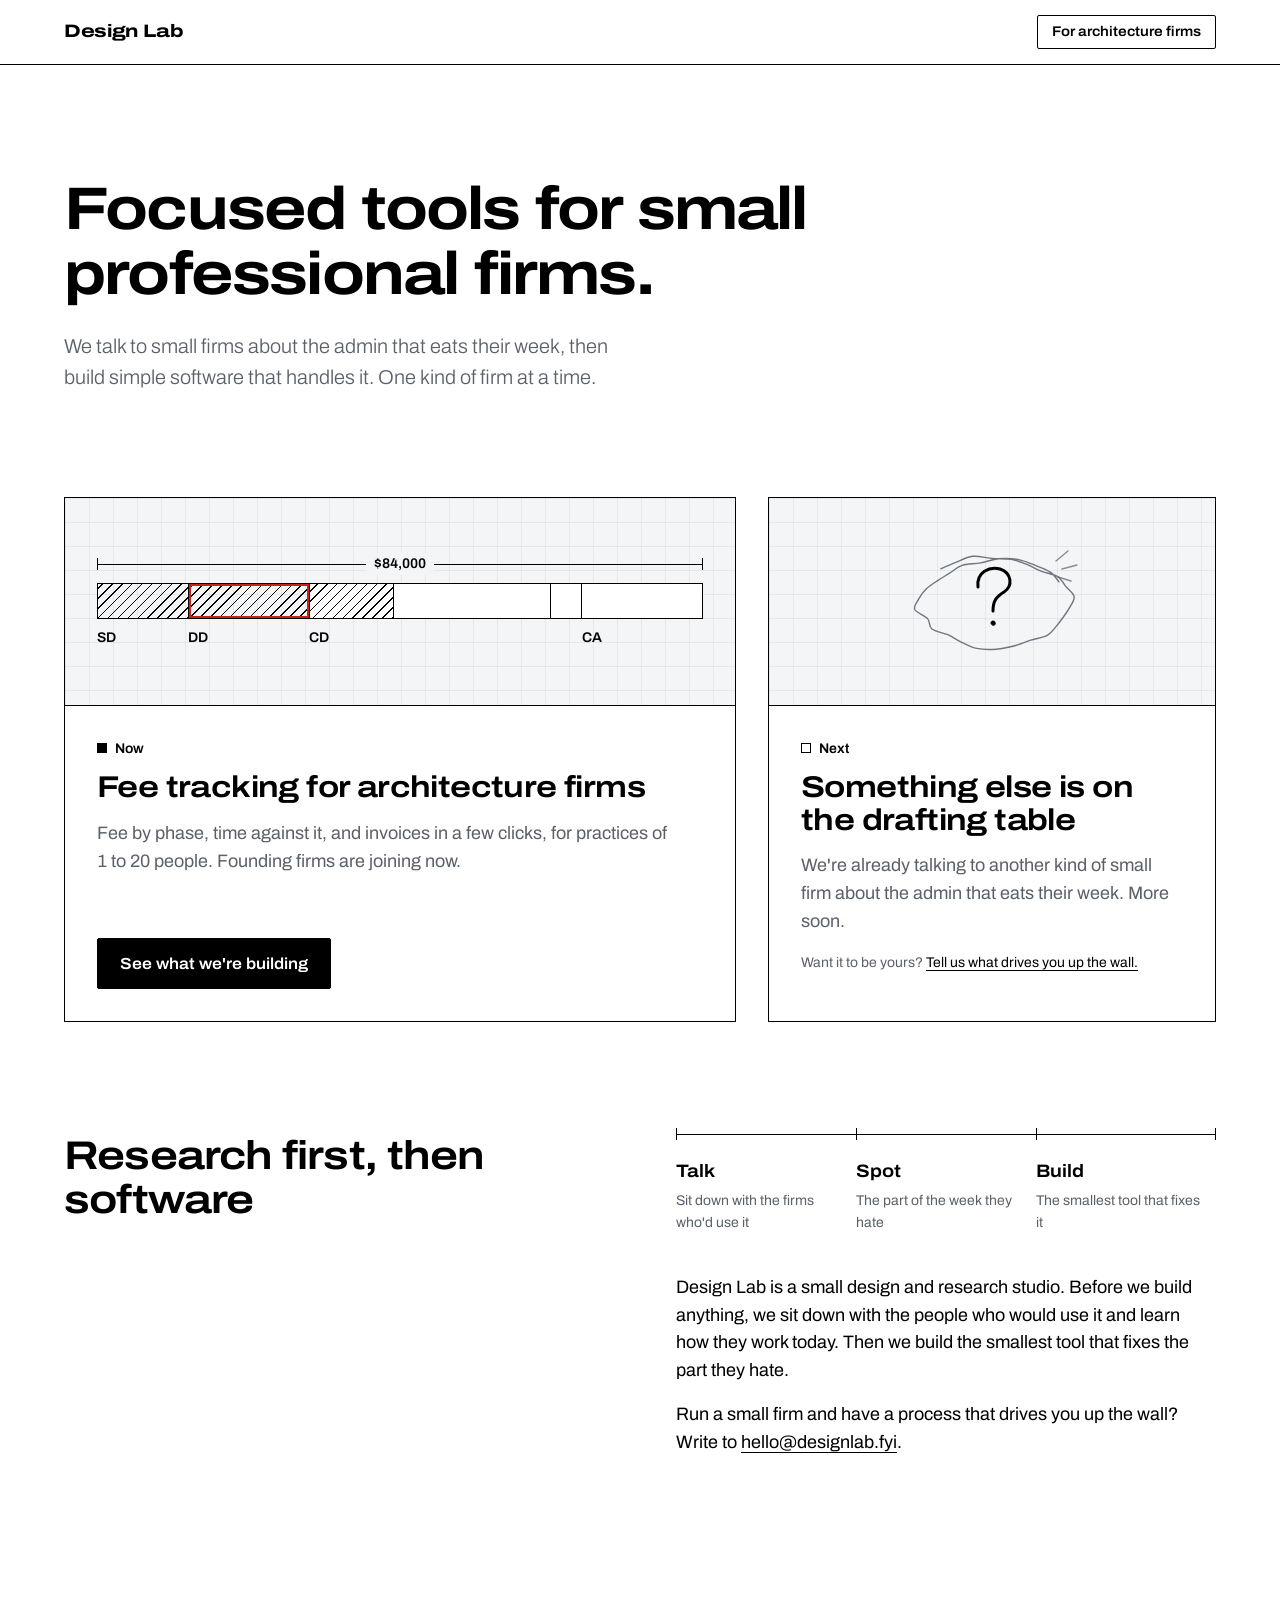
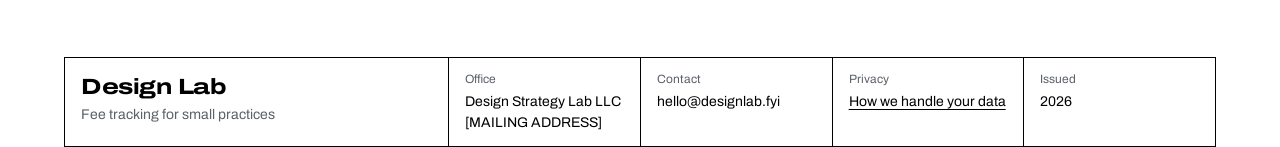
==== commit 956623bc: "Homepage: pencil scribble for Next, Find becomes Spot Co-Authored-By: Claude Opus 5.5 <noreply@anthr" ====
--- a/designlab_html/index.html
+++ b/designlab_html/index.html
@@ -68,15 +68,13 @@
           </article>
 
           <article class="work-item work-next">
-            <div class="plate plate-faint" aria-hidden="true">
-              <div class="mini-run">
-                <div class="mini-dim mini-dim-dashed"><span>?</span></div>
-                <div class="mini-bars">
-                  <span class="m-seg m-sketch" style="flex:30"><span class="m-start"></span></span>
-                  <span class="m-seg m-sketch" style="flex:45"></span>
-                  <span class="m-seg m-sketch" style="flex:25"></span>
-                </div>
-              </div>
+            <div class="plate plate-sketch">
+              <svg class="scribble" viewBox="0 0 240 124" role="img" aria-label="A loose pencil sketch of a question mark">
+                <path class="s-loop" d="M68.9,29.8 C71.4,28.7 78.6,25.5 83.8,23.4 C89.1,21.3 94.4,17.9 100.5,17.3 C106.6,16.6 114.0,19.0 120.4,19.5 C126.9,20.0 133.3,19.3 139.1,20.3 C144.9,21.3 150.3,23.6 155.3,25.6 C160.3,27.6 164.0,30.1 169.1,32.1 C174.2,34.2 181.7,35.1 185.8,37.7 C190.0,40.2 191.0,44.1 193.8,47.4 C196.5,50.7 201.4,54.0 202.1,57.4 C202.8,60.9 199.7,64.8 197.9,68.2 C196.1,71.6 193.7,74.7 191.5,77.8 C189.2,81.0 187.1,84.0 184.4,87.1 C181.7,90.2 179.6,94.1 175.3,96.4 C171.1,98.8 164.1,99.4 158.7,101.1 C153.3,102.8 148.5,105.2 142.8,106.7 C137.1,108.2 130.7,109.7 124.3,110.2 C118.0,110.6 110.7,110.6 104.8,109.4 C98.9,108.2 93.8,105.1 88.9,102.8 C84.1,100.5 80.7,97.8 75.8,95.7 C71.0,93.6 63.2,92.7 59.9,90.0 C56.5,87.3 58.4,82.9 55.6,79.6 C52.7,76.4 44.3,73.8 42.8,70.5 C41.4,67.2 45.0,63.0 46.9,59.6 C48.9,56.1 51.3,52.8 54.4,49.8 C57.5,46.8 61.7,44.2 65.6,41.6 C69.4,39.0 73.5,36.8 77.6,34.2 C81.7,31.7 85.0,28.0 90.1,26.3 C95.3,24.6 102.4,25.0 108.6,23.9 C114.7,22.8 120.5,20.2 126.9,19.7 C133.3,19.1 140.7,19.4 146.8,20.6 C152.9,21.8 158.5,24.5 163.8,26.6 C169.1,28.7 174.8,30.6 178.7,33.3 C182.5,36.0 185.6,41.3 186.9,42.9"/>
+                <path class="s-q" d="M106,48 C104,33 118,27 128,30 C140,34 141,47 132,53 C124,58 121,62 121,72"/>
+                <path class="s-dot" d="M120.5,84 C121.5,85.5 122.5,84.5 121,83.5"/>
+                <path class="s-tick" d="M184,22 L196,12 M190,30 L205,26 M186,38 L199,42"/>
+              </svg>
             </div>
             <div class="work-body">
               <p class="work-status"><i class="dot dot-open"></i>Next</p>
@@ -96,7 +94,7 @@
           <div class="prose">
             <ol class="process" aria-label="How we work">
               <li><b>Talk</b><span>Sit down with the firms who'd use it</span></li>
-              <li><b>Find</b><span>The part of the week they hate</span></li>
+              <li><b>Spot</b><span>The part of the week they hate</span></li>
               <li><b>Build</b><span>The smallest tool that fixes it</span></li>
             </ol>
             <p>Design Lab is a small design and research studio. Before we build anything, we sit down with the people who would use it and learn how they work today. Then we build the smallest tool that fixes the part they hate.</p>
--- a/designlab_html/css/site.css
+++ b/designlab_html/css/site.css
@@ -405,18 +405,14 @@
 .mini-labels { display: flex; margin-top: var(--space-2); font-size: var(--text-xs); font-weight: 600; }
 .mini-labels span { min-width: 0; }
 
-/* Next: construction lines, not yet inked */
-.plate-faint .mini-dim::before { border-top: 1px dashed var(--pencil); }
-.plate-faint .mini-dim::after { border-left: 1px dashed var(--pencil); border-right: 1px dashed var(--pencil); }
-.plate-faint .mini-dim span { color: var(--pencil); font-size: var(--text-sm); }
-.m-sketch { border: 1px dashed var(--pencil); background: transparent; }
-.m-sketch + .m-sketch { border-left: 0; }
-.m-start {
-  position: absolute; inset: 0 30% 0 0;
-  background: repeating-linear-gradient(-45deg, var(--pencil) 0 1px, transparent 1px 7px);
-  -webkit-mask-image: linear-gradient(90deg, #000 20%, transparent);
-  mask-image: linear-gradient(90deg, #000 20%, transparent);
-}
+/* Next: an open pencil sketch */
+.plate-sketch { justify-content: center; }
+.scribble { width: 100%; max-width: 15rem; height: auto; overflow: visible; }
+.scribble path { fill: none; stroke: var(--pencil); stroke-linecap: round; stroke-linejoin: round; }
+.scribble .s-loop { stroke-width: 1.4; opacity: 0.85; }
+.scribble .s-q { stroke: var(--ink); stroke-width: 3; }
+.scribble .s-dot { stroke: var(--ink); stroke-width: 4; }
+.scribble .s-tick { stroke-width: 1.4; opacity: 0.7; }
 
 /* Process line: three steps on a dimension string */
 .process { list-style: none; margin: 0 0 var(--space-6); padding: var(--space-5) 0 0; display: grid; grid-template-columns: repeat(3, 1fr); position: relative; }
@@ -433,4 +429,5 @@
 /* ---------- Homepage link ---------- */
 .now { border-top: var(--line); padding-top: var(--space-4); max-width: var(--measure); }
 .now h2 { font-size: var(--text-xl); }
-.plate-faint .mini-run { margin-bottom: calc(var(--text-xs) * 1.55 + var(--space-2)); }
+@media (min-width: 900px) { .work .plate { height: 13rem; min-height: 0; padding-top: var(--space-5); padding-bottom: var(--space-5); } }
+.scribble { max-height: 9rem; }
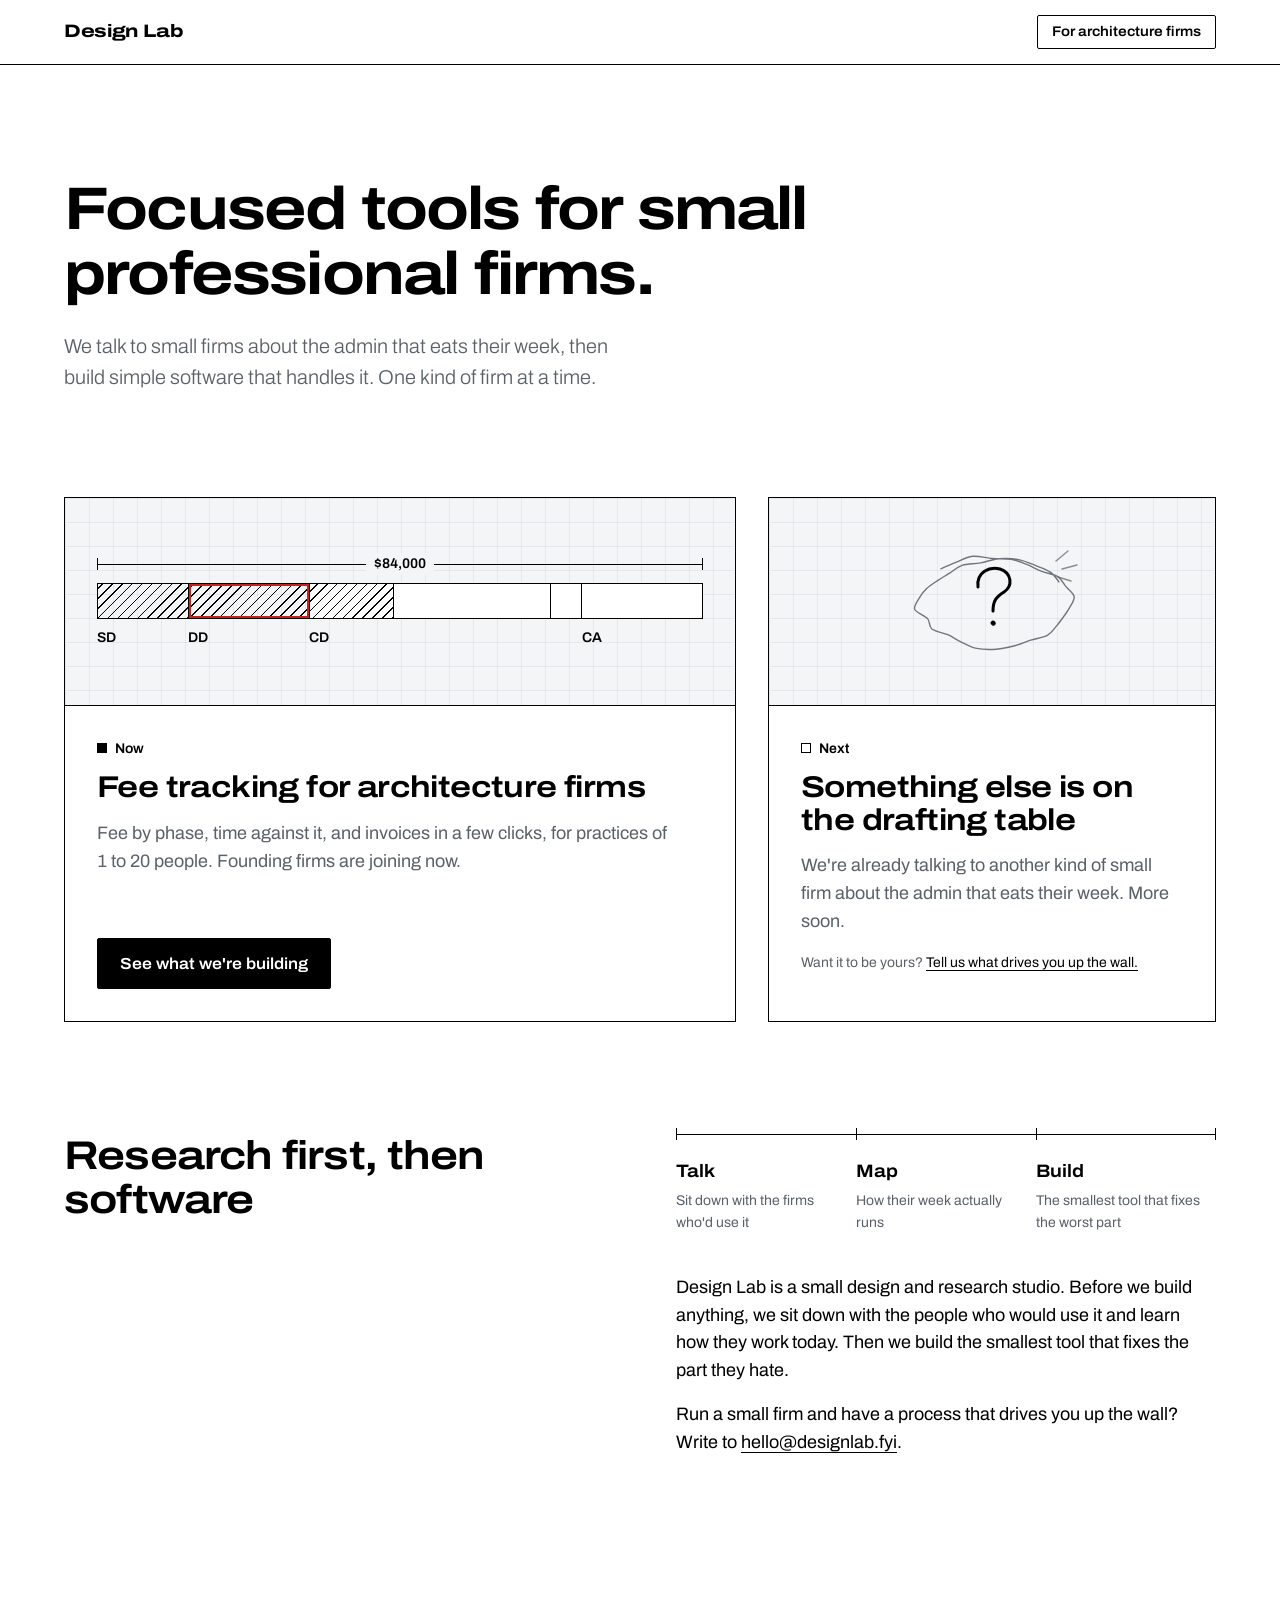
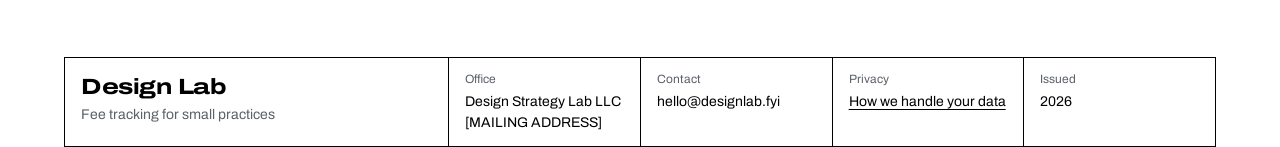
==== commit 685750ee: "Process line: Talk, Map, Build Co-Authored-By: Claude Opus 5.5 <noreply@anthropic.com> Claude-Sessio" ====
--- a/designlab_html/index.html
+++ b/designlab_html/index.html
@@ -94,8 +94,8 @@
           <div class="prose">
             <ol class="process" aria-label="How we work">
               <li><b>Talk</b><span>Sit down with the firms who'd use it</span></li>
-              <li><b>Spot</b><span>The part of the week they hate</span></li>
-              <li><b>Build</b><span>The smallest tool that fixes it</span></li>
+              <li><b>Map</b><span>How their week actually runs</span></li>
+              <li><b>Build</b><span>The smallest tool that fixes the worst part</span></li>
             </ol>
             <p>Design Lab is a small design and research studio. Before we build anything, we sit down with the people who would use it and learn how they work today. Then we build the smallest tool that fixes the part they hate.</p>
             <p>Run a small firm and have a process that drives you up the wall? Write to <a href="mailto:hello@designlab.fyi">hello@designlab.fyi</a>.</p>
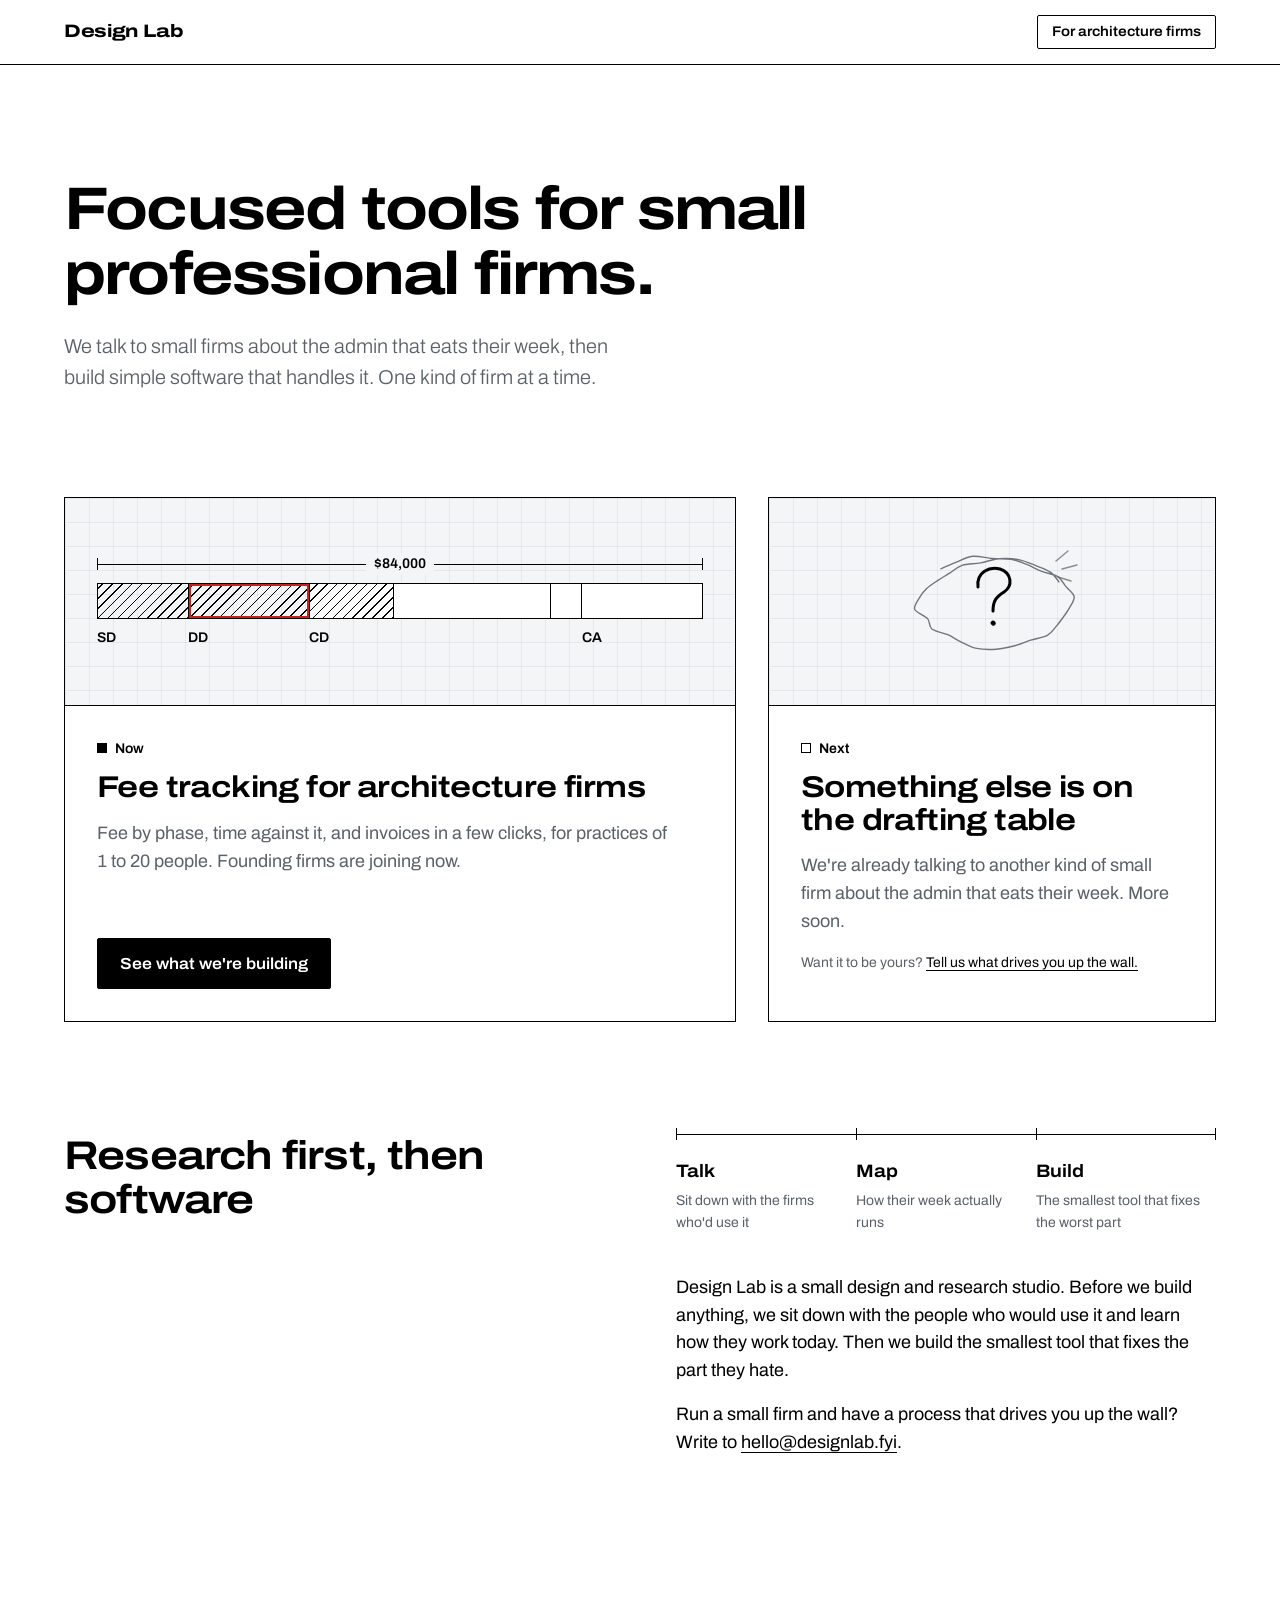
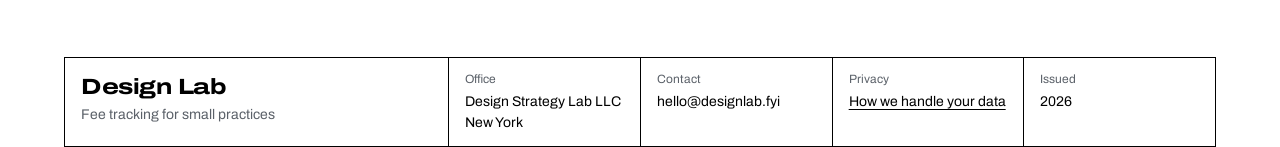
==== commit c6e74d81: "Wire Proton booking link, match name to outreach, clear placeholders Uses the existing Proton Calend" ====
--- a/designlab_html/index.html
+++ b/designlab_html/index.html
@@ -108,8 +108,7 @@
   <footer class="wrap">
     <div class="title-block">
       <div class="tb-name"><span class="wordmark">Design Lab</span><br><span class="pencil">Fee tracking for small practices</span></div>
-      <!-- TODO: Rosso. Add the mailing address. -->
-      <div><small>Office</small>Design Strategy Lab LLC<br>[MAILING ADDRESS]</div>
+      <div><small>Office</small>Design Strategy Lab LLC<br>New York</div>
       <div><small>Contact</small>hello@designlab.fyi</div>
       <div><small>Privacy</small><a href="/privacy/">How we handle your data</a></div>
       <div><small>Issued</small>2026</div>
--- a/designlab_html/css/site.css
+++ b/designlab_html/css/site.css
@@ -329,7 +329,7 @@
 .trace .cta p { color: #4A4A3A; }
 
 /* ---------- Founder ---------- */
-.founder { display: grid; grid-template-columns: 88px 1fr; gap: var(--space-5); max-width: 44rem; }
+.founder { display: grid; grid-template-columns: 1fr; gap: var(--space-5); max-width: 44rem; }
 @media (min-width: 768px) { .founder { grid-template-columns: 120px 1fr; gap: var(--space-6); } }
 .founder img { width: 100%; aspect-ratio: 1; object-fit: cover; background: var(--line-light); filter: grayscale(1); }
 .founder h2 { font-size: var(--text-lg); margin-bottom: var(--space-3); }
@@ -431,3 +431,5 @@
 .now h2 { font-size: var(--text-xl); }
 @media (min-width: 900px) { .work .plate { height: 13rem; min-height: 0; padding-top: var(--space-5); padding-bottom: var(--space-5); } }
 .scribble { max-height: 9rem; }
+.founder:has(img) { grid-template-columns: 88px 1fr; }
+@media (min-width: 768px) { .founder:has(img) { grid-template-columns: 120px 1fr; } }
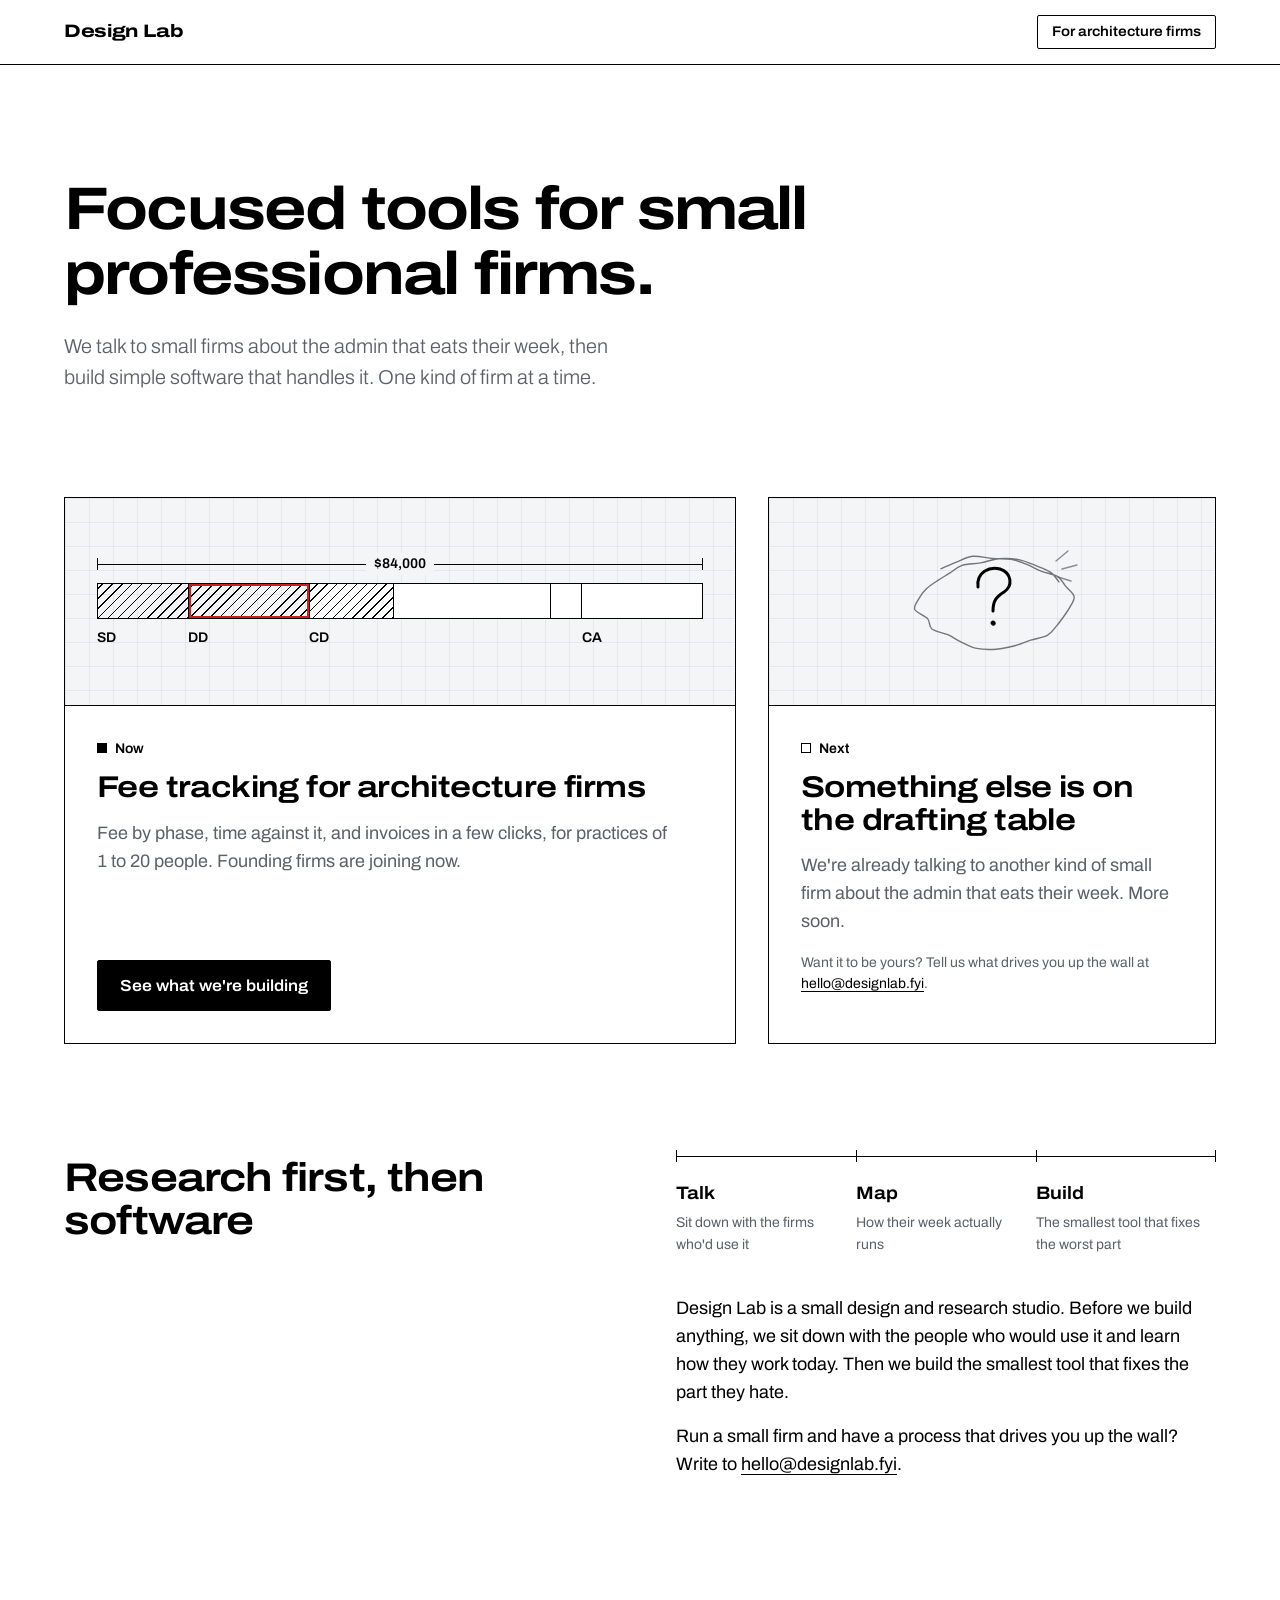
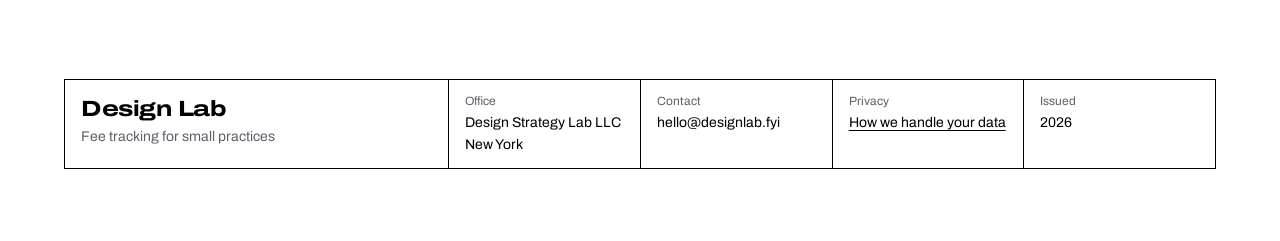
==== commit 194d1177: "Fix founder block layout, add LinkedIn, footer spacing, visible email Co-Authored-By: Claude Opus 5." ====
--- a/designlab_html/index.html
+++ b/designlab_html/index.html
@@ -80,7 +80,7 @@
               <p class="work-status"><i class="dot dot-open"></i>Next</p>
               <h2>Something else is on the drafting table</h2>
               <p>We're already talking to another kind of small firm about the admin that eats their week. More soon.</p>
-              <p class="small-text pencil">Want it to be yours? <a href="mailto:hello@designlab.fyi">Tell us what drives you up the wall.</a></p>
+              <p class="small-text pencil">Want it to be yours? Tell us what drives you up the wall at <a href="mailto:hello@designlab.fyi">hello@designlab.fyi</a>.</p>
             </div>
           </article>
         </div>
@@ -105,7 +105,7 @@
     </section>
   </main>
 
-  <footer class="wrap">
+  <footer class="wrap site-foot">
     <div class="title-block">
       <div class="tb-name"><span class="wordmark">Design Lab</span><br><span class="pencil">Fee tracking for small practices</span></div>
       <div><small>Office</small>Design Strategy Lab LLC<br>New York</div>
--- a/designlab_html/css/site.css
+++ b/designlab_html/css/site.css
@@ -330,7 +330,7 @@
 
 /* ---------- Founder ---------- */
 .founder { display: grid; grid-template-columns: 1fr; gap: var(--space-5); max-width: 44rem; }
-@media (min-width: 768px) { .founder { grid-template-columns: 120px 1fr; gap: var(--space-6); } }
+@media (min-width: 768px) { .founder { gap: var(--space-6); } }
 .founder img { width: 100%; aspect-ratio: 1; object-fit: cover; background: var(--line-light); filter: grayscale(1); }
 .founder h2 { font-size: var(--text-lg); margin-bottom: var(--space-3); }
 .founder p { color: var(--ink); }
@@ -433,3 +433,7 @@
 .scribble { max-height: 9rem; }
 .founder:has(img) { grid-template-columns: 88px 1fr; }
 @media (min-width: 768px) { .founder:has(img) { grid-template-columns: 120px 1fr; } }
+
+/* Footer breathing room below the title block */
+.site-foot { padding-bottom: var(--space-8); }
+.site-foot .title-block { margin-bottom: 0; }
